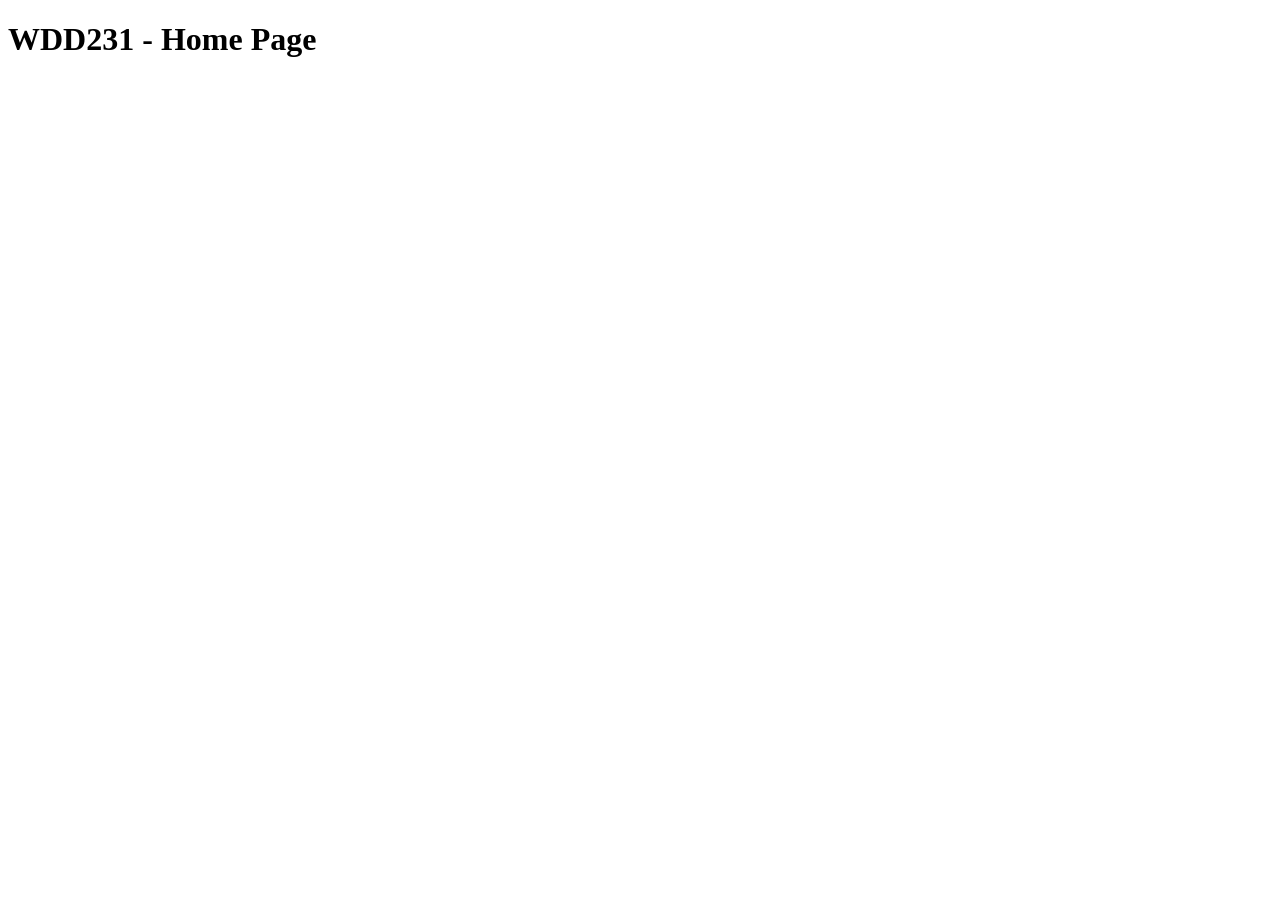
==== index.html @ 534a5f45 "updated an index" ====
<!DOCTYPE html>
<html lang="en">
<head>
    <meta charset="UTF-8">
    <meta name="viewport" content="width=device-width, initial-scale=1.0">
    <title>WDD 231</title>
</head>
<body>
    <h1>WDD231 - Home Page</h1>
</body>
</html>
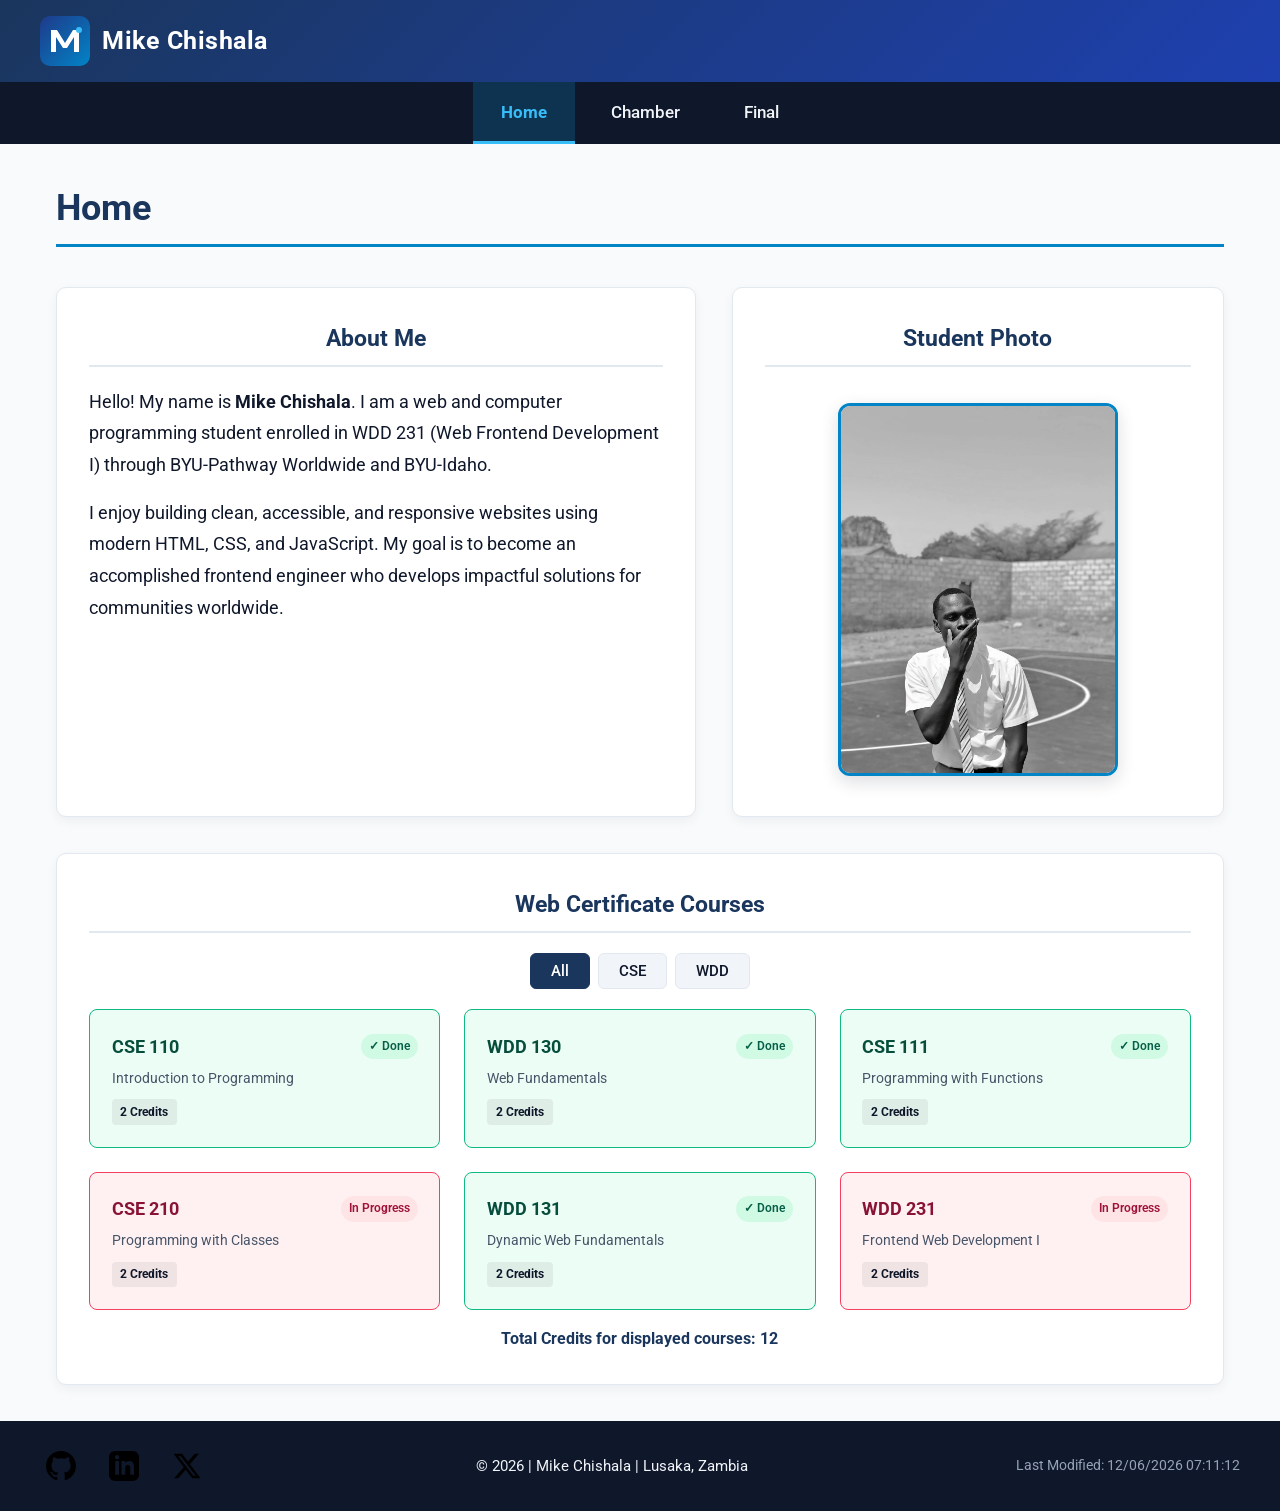
==== commit f2b2440a: "This assignment demonstrates my prerequisite knowledge by applying HTML, CSS, and JavaScript to the " ====
--- a/index.html
+++ b/index.html
@@ -1,11 +1,117 @@
 <!DOCTYPE html>
 <html lang="en">
+
 <head>
     <meta charset="UTF-8">
     <meta name="viewport" content="width=device-width, initial-scale=1.0">
-    <title>WDD 231</title>
+    <title>WDD 231 - Web Frontend Development I | Mike Chishala</title>
+    <meta name="description"
+        content="WDD 231 - Web Frontend Development I course home page for Mike Chishala, featuring web development projects, certificate coursework, and responsive design.">
+    <meta name="author" content="Mike Chishala">
+
+    <link rel="icon" href="images/logo.svg" type="image/svg+xml">
+
+    <link rel="preconnect" href="https://fonts.googleapis.com">
+    <link rel="preconnect" href="https://fonts.gstatic.com" crossorigin>
+    <link href="https://fonts.googleapis.com/css2?family=Roboto:wght@300;400;500;700&display=swap" rel="stylesheet">
+
+    <link rel="stylesheet" href="styles/home-small.css">
+    <link rel="stylesheet" href="styles/home-larger.css">
+
+    <script src="scripts/navigation.js" defer></script>
+    <script src="scripts/date.js" defer></script>
+    <script src="scripts/course.js" defer></script>
 </head>
+
 <body>
-    <h1>WDD231 - Home Page</h1>
+    <header>
+
+        <div class="brand">
+            <img src="images/logo.svg" alt="Mike Chishala Site Logo" width="44" height="44" class="site-logo">
+            <span class="site-name">Mike Chishala</span>
+        </div>
+
+        <button id="menu" class="menu-button" aria-label="Toggle navigation menu" aria-expanded="false">&#9776;</button>
+    </header>
+
+    <nav id="nav-bar" class="navigation">
+        <a href="index.html" class="active">Home</a>
+        <a href="chamber/index.html">Chamber</a>
+        <a href="final/index.html">Final</a>
+    </nav>
+
+    <main>
+        <h1>Home</h1>
+
+        <section class="card about-me">
+
+            <h2>About Me</h2>
+
+            <div class="bio-container">
+                <p>Hello! My name is <strong>Mike Chishala</strong>. I am a web and computer programming student
+                    enrolled in WDD 231 (Web Frontend Development I) through BYU-Pathway Worldwide and BYU-Idaho.</p>
+                <p>I enjoy building clean, accessible, and responsive websites using modern HTML, CSS, and JavaScript.
+                    My goal is to become an accomplished frontend engineer who develops impactful solutions for
+                    communities worldwide.</p>
+            </div>
+
+        </section>
+
+        <section class="card student-photo-card">
+
+            <h2>Student Photo</h2>
+
+            <div class="photo-container">
+                <img src="images/FB_IMG_4000168977419945739.jpg" alt="Mike Chishala - Student Portrait"
+                    class="student-photo" width="280" height="373" loading="lazy">
+            </div>
+
+        </section>
+
+        <section class="card certificate">
+
+            <h2>Web Certificate Courses</h2>
+
+            <div class="course-filters">
+                <button id="all-courses" class="filter-btn active">All</button>
+                <button id="cse-courses" class="filter-btn">CSE</button>
+                <button id="wdd-courses" class="filter-btn">WDD</button>
+            </div>
+
+            <div id="courses-container" class="courses-container">
+                <!-- Course cards dynamically populated by scripts/course.js -->
+            </div>
+
+            <p id="total-credits" class="total-credits">Total Credits for displayed courses: <span
+                    id="credit-count">0</span></p>
+
+        </section>
+    </main>
+
+    <footer>
+        <div class="social-links">
+
+            <a href="https://github.com/Bankai-code-op" target="_blank" rel="noopener noreferrer"
+                aria-label="GitHub Profile">
+                <img src="images/github.svg" alt="GitHub icon" width="30" height="30">
+            </a>
+
+            <a href="https://linkedin.com" target="_blank" rel="noopener noreferrer" aria-label="LinkedIn Profile">
+                <img src="images/linkedin.svg" alt="LinkedIn icon" width="30" height="30">
+            </a>
+
+            <a href="https://x.com" target="_blank" rel="noopener noreferrer" aria-label="X Profile">
+                <img src="images/x-twitter.svg" alt="X icon" width="30" height="30">
+            </a>
+            
+        </div>
+
+        <p class="copyright-info">
+            &copy; <span id="currentyear"></span> | Mike Chishala | Lusaka, Zambia
+        </p>
+
+        <p id="lastModified"></p>
+    </footer>
 </body>
+
 </html>
--- a/styles/home-small.css
+++ b/styles/home-small.css
@@ -0,0 +1,410 @@
+:root {
+    --primary-color: #1a365d;
+    /* Deep Navy */
+    --primary-dark: #0f172a;
+    /* Midnight Slate */
+    --secondary-color: #0284c7;
+    /* Ocean Blue */
+    --accent-color: #0ea5e9;
+    /* Sky Blue */
+    --accent-glow: rgba(14, 165, 233, 0.15);
+    --bg-page: #f8fafc;
+    /* Crisp Slate 50 */
+    --bg-card: #ffffff;
+    /* Pure White */
+    --border-color: #e2e8f0;
+    /* Subtle Border */
+    --text-main: #0f172a;
+    /* Slate 900 for high contrast */
+    --text-muted: #475569;
+    /* Slate 600 */
+    --completed-bg: #ecfdf5;
+    /* Soft Emerald */
+    --completed-border: #10b981;
+    /* Vibrant Emerald */
+    --completed-text: #064e3b;
+    /* Deep Forest Green (high contrast) */
+    --incomplete-bg: #fff1f2;
+    /* Soft Rose */
+    --incomplete-border: #f43f5e;
+    /* Vibrant Rose */
+    --incomplete-text: #881337;
+    /* Deep Burgundy (high contrast) */
+    --font-family: 'Roboto', sans-serif;
+    --transition-speed: 0.2s ease;
+}
+
+/* Base Reset & Overflow Safeguard */
+*,
+*::before,
+*::after {
+    margin: 0;
+    padding: 0;
+    box-sizing: border-box;
+}
+
+html {
+    scroll-behavior: smooth;
+    overflow-x: hidden;
+    width: 100%;
+}
+
+body {
+    font-family: var(--font-family);
+    background-color: var(--bg-page);
+    color: var(--text-main);
+    line-height: 1.6;
+    display: flex;
+    flex-direction: column;
+    min-height: 100vh;
+    width: 100%;
+    overflow-x: hidden;
+    -webkit-font-smoothing: antialiased;
+}
+
+/* Header Section */
+header {
+    background: linear-gradient(135deg, var(--primary-color) 0%, #1e40af 100%);
+    color: #ffffff;
+    display: flex;
+    align-items: center;
+    justify-content: space-between;
+    padding: 0.85rem 1rem;
+    box-shadow: 0 2px 10px rgba(0, 0, 0, 0.15);
+    width: 100%;
+}
+
+.brand {
+    display: flex;
+    align-items: center;
+    gap: 0.75rem;
+}
+
+.site-logo {
+    display: block;
+    width: 42px;
+    height: 42px;
+    border-radius: 8px;
+    flex-shrink: 0;
+}
+
+.site-name {
+    font-size: 1.25rem;
+    font-weight: 700;
+    letter-spacing: 0.5px;
+    color: #ffffff;
+    word-break: break-word;
+}
+
+/* Hamburger button on small screens */
+.menu-button {
+    background: transparent;
+    border: 1px solid rgba(255, 255, 255, 0.3);
+    color: #ffffff;
+    font-size: 1.5rem;
+    cursor: pointer;
+    line-height: 1;
+    width: 44px;
+    height: 44px;
+    border-radius: 6px;
+    display: flex;
+    align-items: center;
+    justify-content: center;
+    transition: background-color var(--transition-speed), border-color var(--transition-speed);
+}
+
+.menu-button:hover,
+.menu-button:focus-visible {
+    background-color: rgba(255, 255, 255, 0.2);
+    border-color: #ffffff;
+    outline: none;
+}
+
+/* Responsive Navigation (Small Screen - Mobile-First) */
+nav.navigation {
+    display: none;
+    background-color: var(--primary-dark);
+    flex-direction: column;
+    width: 100%;
+}
+
+/* Opened via navigation.js */
+nav.navigation.open {
+    display: flex;
+}
+
+nav.navigation a {
+    display: block;
+    color: #f1f5f9;
+    text-decoration: none;
+    padding: 0.85rem 1.25rem;
+    font-size: 1rem;
+    font-weight: 500;
+    border-bottom: 1px solid rgba(255, 255, 255, 0.08);
+    border-left: 4px solid transparent;
+    /* Prevent hover twitching by keeping padding and dimensions strictly constant */
+    transition: background-color var(--transition-speed), color var(--transition-speed), border-color var(--transition-speed);
+}
+
+/* Hover without shifting/twitching */
+nav.navigation a:hover,
+nav.navigation a:focus-visible {
+    background-color: rgba(14, 165, 233, 0.25);
+    color: #38bdf8;
+    border-left-color: #38bdf8;
+    outline: none;
+}
+
+/* Wayfinding: Active page indicator */
+nav.navigation a.active {
+    background-color: rgba(14, 165, 233, 0.35);
+    color: #38bdf8;
+    font-weight: 700;
+    border-left-color: #38bdf8;
+}
+
+/* Main Content Layout */
+main {
+    flex: 1;
+    width: 100%;
+    margin: 0 auto;
+    padding: 1.25rem 1.25rem;
+    display: flex;
+    flex-direction: column;
+    gap: 1.5rem;
+}
+
+/* Page Primary Heading */
+h1 {
+    font-size: 1.85rem;
+    font-weight: 700;
+    color: var(--primary-color);
+    border-bottom: 3px solid var(--secondary-color);
+    padding-bottom: 0.4rem;
+    margin-bottom: 0.25rem;
+}
+
+/* Cards (Repetition & Alignment) */
+.card {
+    background-color: var(--bg-card);
+    border-radius: 10px;
+    padding: 1.25rem;
+    border: 1px solid var(--border-color);
+    box-shadow: 0 4px 12px rgba(15, 23, 42, 0.05);
+    width: 100%;
+}
+
+.card h2 {
+    color: var(--primary-color);
+    font-size: 1.3rem;
+    font-weight: 700;
+    text-align: center;
+    margin-top: 0;
+    margin-bottom: 1rem;
+    border-bottom: 2px solid var(--border-color);
+    padding-bottom: 0.4rem;
+}
+
+/* Section 1: About Me (Bio) */
+.about-me .bio-container {
+    display: flex;
+    flex-direction: column;
+    gap: 0.85rem;
+}
+
+.about-me p {
+    font-size: 1rem;
+    color: var(--text-main);
+    line-height: 1.7;
+}
+
+/* Section 2: Student Photo */
+.student-photo-card .photo-container {
+    display: flex;
+    justify-content: center;
+    align-items: center;
+    padding: 0.5rem 0;
+}
+
+.student-photo {
+    width: 100%;
+    max-width: 280px;
+    height: auto;
+    aspect-ratio: 3 / 4;
+    object-fit: cover;
+    border-radius: 10px;
+    border: 3px solid var(--secondary-color);
+    box-shadow: 0 4px 14px rgba(15, 23, 42, 0.12);
+    display: block;
+    margin: 0 auto;
+    transition: transform var(--transition-speed);
+}
+
+.student-photo:hover {
+    transform: scale(1.02);
+}
+
+/* Section 3: Certificate & Interactive Courses */
+.course-filters {
+    display: flex;
+    gap: 0.5rem;
+    margin-bottom: 1.25rem;
+    flex-wrap: wrap;
+}
+
+.filter-btn {
+    padding: 0.5rem 1.25rem;
+    background-color: #f1f5f9;
+    border: 1px solid var(--border-color);
+    border-radius: 6px;
+    color: var(--text-main);
+    font-family: var(--font-family);
+    font-size: 0.95rem;
+    font-weight: 500;
+    cursor: pointer;
+    transition: background-color var(--transition-speed), color var(--transition-speed), border-color var(--transition-speed);
+}
+
+.filter-btn:hover {
+    background-color: #e2e8f0;
+}
+
+.filter-btn.active {
+    background-color: var(--primary-color);
+    color: #ffffff;
+    border-color: var(--primary-color);
+}
+
+.courses-container {
+    display: grid;
+    grid-template-columns: 1fr;
+    gap: 0.85rem;
+    margin-bottom: 1rem;
+}
+
+.course-card {
+    padding: 1rem;
+    border-radius: 8px;
+    border: 1px solid var(--border-color);
+    display: flex;
+    flex-direction: column;
+    gap: 0.35rem;
+    transition: transform var(--transition-speed), box-shadow var(--transition-speed);
+}
+
+.course-card:hover {
+    transform: translateY(-2px);
+    box-shadow: 0 4px 8px rgba(0, 0, 0, 0.06);
+}
+
+.course-card.completed {
+    background-color: var(--completed-bg);
+    border-color: var(--completed-border);
+}
+
+.course-card.completed h3 {
+    color: var(--completed-text);
+}
+
+.course-card.incomplete {
+    background-color: var(--incomplete-bg);
+    border-color: var(--incomplete-border);
+}
+
+.course-card.incomplete h3 {
+    color: var(--incomplete-text);
+}
+
+.course-card h3 {
+    font-size: 1.15rem;
+    display: flex;
+    align-items: center;
+    justify-content: space-between;
+}
+
+.status-badge {
+    font-size: 0.75rem;
+    font-weight: 600;
+    padding: 0.2rem 0.5rem;
+    border-radius: 9999px;
+}
+
+.course-card.completed .status-badge {
+    background-color: #d1fae5;
+    color: #065f46;
+}
+
+.course-card.incomplete .status-badge {
+    background-color: #ffe4e6;
+    color: #9f1239;
+}
+
+.course-name {
+    font-size: 0.9rem;
+    color: var(--text-muted);
+}
+
+.course-credits {
+    align-self: flex-start;
+    font-size: 0.75rem;
+    font-weight: 700;
+    padding: 0.2rem 0.55rem;
+    background-color: rgba(0, 0, 0, 0.06);
+    border-radius: 4px;
+    margin-top: 0.25rem;
+}
+
+.total-credits {
+    font-weight: 700;
+    color: var(--primary-color);
+    margin-top: 0.5rem;
+    font-size: 1rem;
+}
+
+/* Footer Section */
+footer {
+    background-color: var(--primary-dark);
+    color: #e2e8f0;
+    text-align: center;
+    padding: 1.75rem 1rem;
+    margin-top: auto;
+    display: flex;
+    flex-direction: column;
+    align-items: center;
+    gap: 0.85rem;
+    width: 100%;
+}
+
+.social-links {
+    display: flex;
+    gap: 1.25rem;
+    align-items: center;
+    justify-content: center;
+}
+
+.social-links a {
+    color: #cbd5e1;
+    display: inline-flex;
+    align-items: center;
+    justify-content: center;
+    padding: 0.4rem;
+    border-radius: 50%;
+    transition: transform var(--transition-speed), color var(--transition-speed);
+}
+
+.social-links a:hover,
+.social-links a:focus-visible {
+    color: #38bdf8;
+    transform: translateY(-2px);
+    outline: none;
+}
+
+.copyright-info {
+    font-size: 0.95rem;
+    color: #f1f5f9;
+}
+
+#lastModified {
+    font-size: 0.85rem;
+    color: #94a3b8;
+}
--- a/styles/home-larger.css
+++ b/styles/home-larger.css
@@ -0,0 +1,203 @@
+/* ===================================================
+   WDD 231 - Home Page Large Screen Styles (home-larger.css)
+   CSS Flex Navigation & Multi-Column CSS Grid
+   =================================================== */
+
+@media screen and (min-width: 768px) {
+
+    /* Header layout */
+    header {
+        padding: 1rem 2.5rem;
+    }
+
+    .site-logo {
+        width: 50px;
+        height: 50px;
+    }
+
+    .site-name {
+        font-size: 1.55rem;
+    }
+
+    /* Hide hamburger menu button on desktop */
+    .menu-button {
+        display: none;
+    }
+
+    /* Horizontal navigation using CSS Flex */
+    nav.navigation {
+        display: flex !important;
+        flex-direction: row;
+        justify-content: center;
+        align-items: center;
+        background-color: var(--primary-dark);
+        gap: 0.5rem;
+        padding: 0 2rem;
+    }
+
+    nav.navigation a {
+        display: inline-flex;
+        align-items: center;
+        justify-content: center;
+        padding: 0.9rem 1.75rem;
+        border-bottom: none;
+        border-left: none;
+        border-top: 3px solid transparent;
+        border-bottom: 3px solid transparent;
+        font-size: 1.05rem;
+        font-weight: 500;
+        /* Constant sizing ensures zero twitching/jitter on hover */
+        transition: background-color var(--transition-speed), color var(--transition-speed), border-color var(--transition-speed);
+    }
+
+    /* Hover with no twitching */
+    nav.navigation a:hover,
+    nav.navigation a:focus-visible {
+        background-color: rgba(255, 255, 255, 0.06);
+        color: #38bdf8;
+        border-bottom-color: #38bdf8;
+        outline: none;
+    }
+
+    /* Wayfinding for active page */
+    nav.navigation a.active {
+        border-top-color: transparent;
+        border-bottom-color: #38bdf8;
+        background-color: rgba(14, 165, 233, 0.2);
+        color: #38bdf8;
+        font-weight: 700;
+    }
+
+    /* Multi-column Full-Width Grid Layout */
+    main {
+        display: grid;
+        grid-template-columns: 1.3fr 1fr;
+        grid-template-rows: auto auto auto;
+        gap: 2.25rem;
+        padding: 2.25rem 3.5rem;
+        width: 100%;
+        max-width: 100%;
+        margin: 0;
+    }
+
+    main h1 {
+        grid-column: 1 / -1;
+        font-size: 2.25rem;
+        margin-bottom: 0.25rem;
+    }
+
+    /* Card Headings: Anchored at top, centered with border-bottom */
+    .card h2 {
+        text-align: center;
+        font-size: 1.45rem;
+        margin-top: 0;
+        margin-bottom: 1.25rem;
+        padding-bottom: 0.5rem;
+    }
+
+    .card.about-me {
+        grid-column: 1 / 2;
+        padding: 2rem;
+        display: flex;
+        flex-direction: column;
+        justify-content: flex-start;
+    }
+
+    .about-me h2 {
+        text-align: center;
+    }
+
+    .about-me .bio-container {
+        display: flex;
+        flex-direction: column;
+        gap: 1rem;
+    }
+
+    .about-me p {
+        font-size: 1.1rem;
+        line-height: 1.8;
+        margin: 0;
+    }
+
+    .card.student-photo-card {
+        grid-column: 2 / 3;
+        padding: 2rem;
+        display: flex;
+        flex-direction: column;
+        align-items: center;
+    }
+
+    .student-photo-card h2 {
+        text-align: center;
+        width: 100%;
+    }
+
+    .student-photo-card .photo-container {
+        display: flex;
+        justify-content: center;
+        align-items: center;
+        width: 100%;
+        margin-top: 0.5rem;
+    }
+
+    .student-photo {
+        max-width: 280px;
+        width: 100%;
+        height: auto;
+        aspect-ratio: 3 / 4;
+        object-fit: cover;
+        border-radius: 12px;
+        border: 3px solid var(--secondary-color);
+        box-shadow: 0 6px 18px rgba(15, 23, 42, 0.14);
+        margin: 0 auto;
+        display: block;
+    }
+
+    .card.certificate {
+        grid-column: 1 / -1;
+        width: 100%;
+        padding: 2rem;
+    }
+
+    .card.certificate h2 {
+        text-align: center;
+    }
+
+    .course-filters {
+        justify-content: center;
+    }
+
+    .total-credits {
+        text-align: center;
+    }
+
+    /* Interactive Courses Grid in 3 columns */
+    .courses-container {
+        grid-template-columns: repeat(3, 1fr);
+        gap: 1.5rem;
+    }
+
+    .course-card {
+        padding: 1.35rem;
+    }
+
+    /* Footer layout using CSS Flex */
+    footer {
+        flex-direction: row;
+        justify-content: space-between;
+        align-items: center;
+        padding: 1.5rem 2.5rem;
+    }
+
+    .social-links {
+        order: 1;
+    }
+
+    .copyright-info {
+        order: 2;
+    }
+
+    #lastModified {
+        order: 3;
+    }
+}
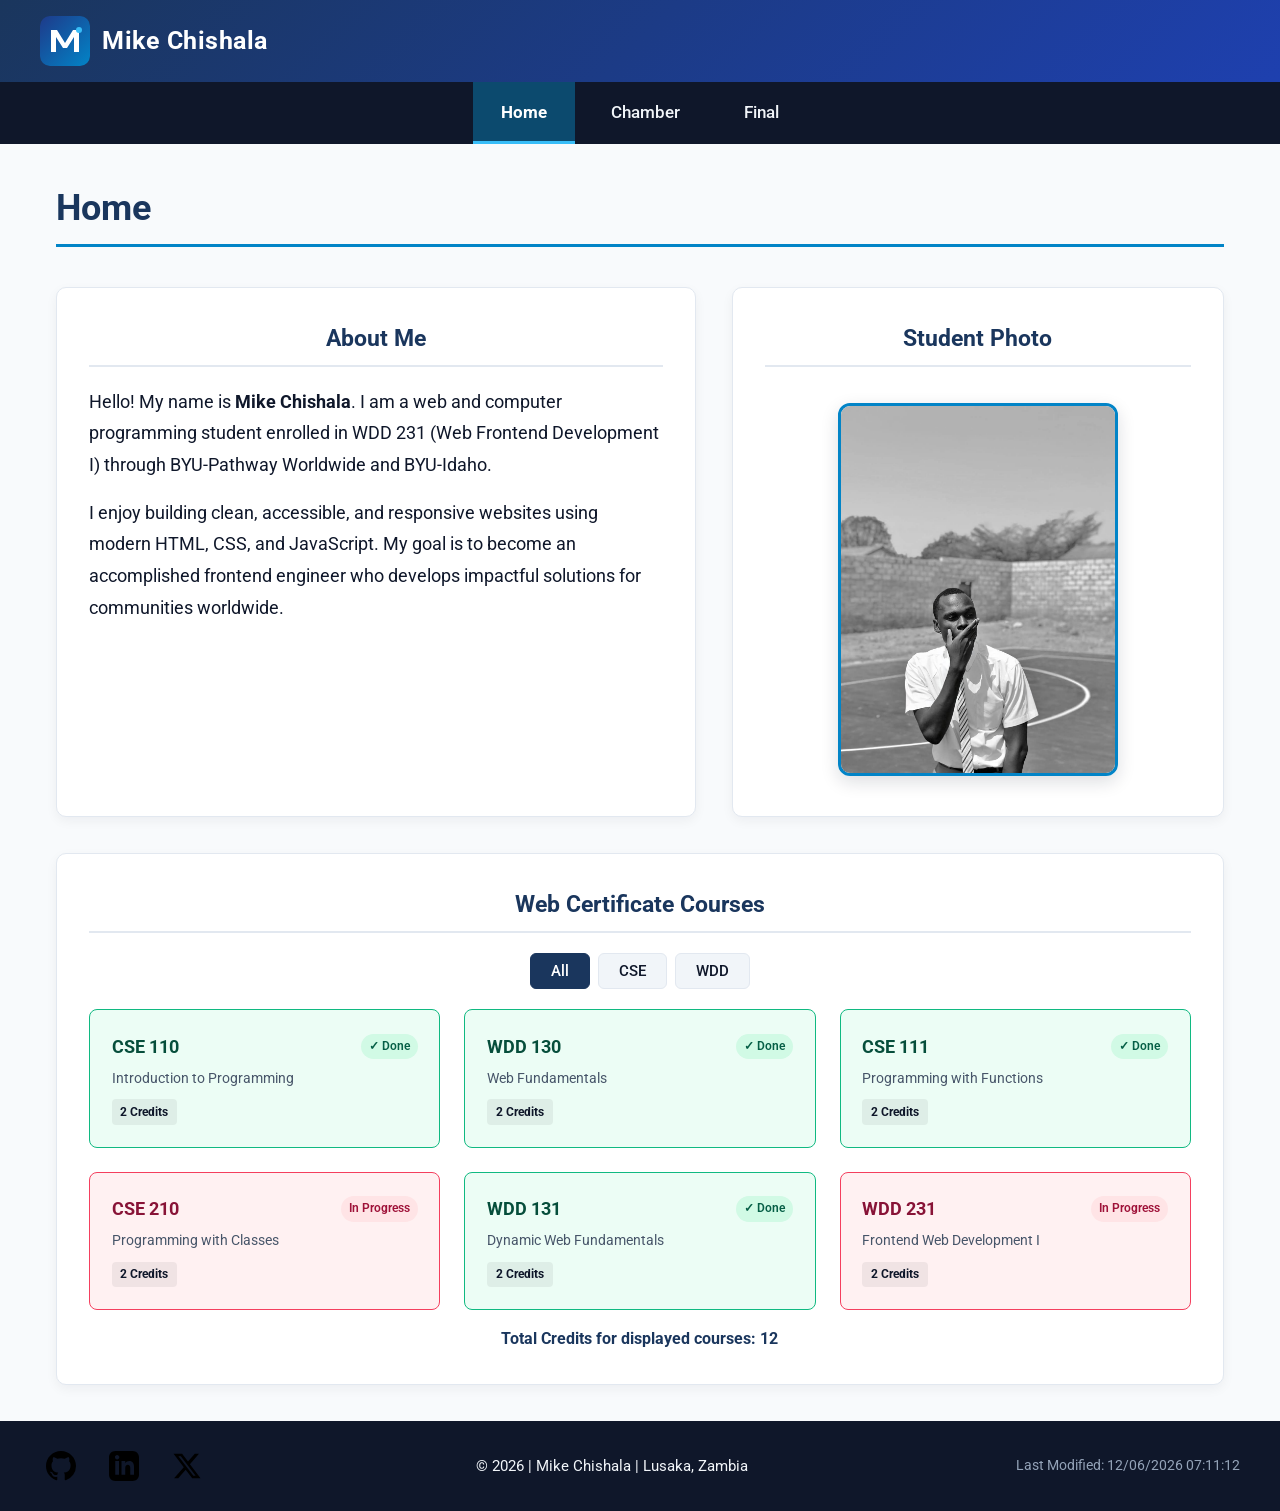
==== commit 669329fe: "." ====
--- a/index.html
+++ b/index.html
@@ -62,8 +62,8 @@
             <h2>Student Photo</h2>
 
             <div class="photo-container">
-                <img src="images/FB_IMG_4000168977419945739.jpg" alt="Mike Chishala - Student Portrait"
-                    class="student-photo" width="280" height="373" loading="lazy">
+                <img src="images/good-picture.jpg" alt="Mike Chishala - Student Portrait" class="student-photo"
+                    width="280" height="373" loading="lazy">
             </div>
 
         </section>
@@ -101,9 +101,9 @@
             </a>
 
             <a href="https://x.com" target="_blank" rel="noopener noreferrer" aria-label="X Profile">
-                <img src="images/x-twitter.svg" alt="X icon" width="30" height="30">
+                <img src="images/x-twitter.svg" alt="Twitter icon" width="30" height="30">
             </a>
-            
+
         </div>
 
         <p class="copyright-info">
--- a/styles/home-small.css
+++ b/styles/home-small.css
@@ -64,7 +64,8 @@
 
 /* Header Section */
 header {
-    background: linear-gradient(135deg, var(--primary-color) 0%, #1e40af 100%);
+    background-color: var(--primary-color);
+    background-image: linear-gradient(135deg, var(--primary-color) 0%, #1e40af 100%);
     color: #ffffff;
     display: flex;
     align-items: center;
@@ -149,16 +150,16 @@
 /* Hover without shifting/twitching */
 nav.navigation a:hover,
 nav.navigation a:focus-visible {
-    background-color: rgba(14, 165, 233, 0.25);
-    color: #38bdf8;
+    background-color: #075985;
+    color: #ffffff;
     border-left-color: #38bdf8;
     outline: none;
 }
 
-/* Wayfinding: Active page indicator */
+/* Wayfinding: Active page indicator (High contrast: 9.46:1) */
 nav.navigation a.active {
-    background-color: rgba(14, 165, 233, 0.35);
-    color: #38bdf8;
+    background-color: #0c4a6e;
+    color: #ffffff;
     font-weight: 700;
     border-left-color: #38bdf8;
 }
--- a/styles/home-larger.css
+++ b/styles/home-larger.css
@@ -1,8 +1,3 @@
-/* ===================================================
-   WDD 231 - Home Page Large Screen Styles (home-larger.css)
-   CSS Flex Navigation & Multi-Column CSS Grid
-   =================================================== */
-
 @media screen and (min-width: 768px) {
 
     /* Header layout */
@@ -50,21 +45,21 @@
         transition: background-color var(--transition-speed), color var(--transition-speed), border-color var(--transition-speed);
     }
 
-    /* Hover with no twitching */
+    /* Hover: white on #075985 = 7.56:1 — WCAG AA ✓ */
     nav.navigation a:hover,
     nav.navigation a:focus-visible {
-        background-color: rgba(255, 255, 255, 0.06);
-        color: #38bdf8;
+        background-color: #075985;
+        color: #ffffff;
         border-bottom-color: #38bdf8;
         outline: none;
     }
 
-    /* Wayfinding for active page */
+    /* Wayfinding — active: white on #0c4a6e = 9.46:1 — WCAG AAA ✓ */
     nav.navigation a.active {
         border-top-color: transparent;
         border-bottom-color: #38bdf8;
-        background-color: rgba(14, 165, 233, 0.2);
-        color: #38bdf8;
+        background-color: #0c4a6e;
+        color: #ffffff;
         font-weight: 700;
     }
 
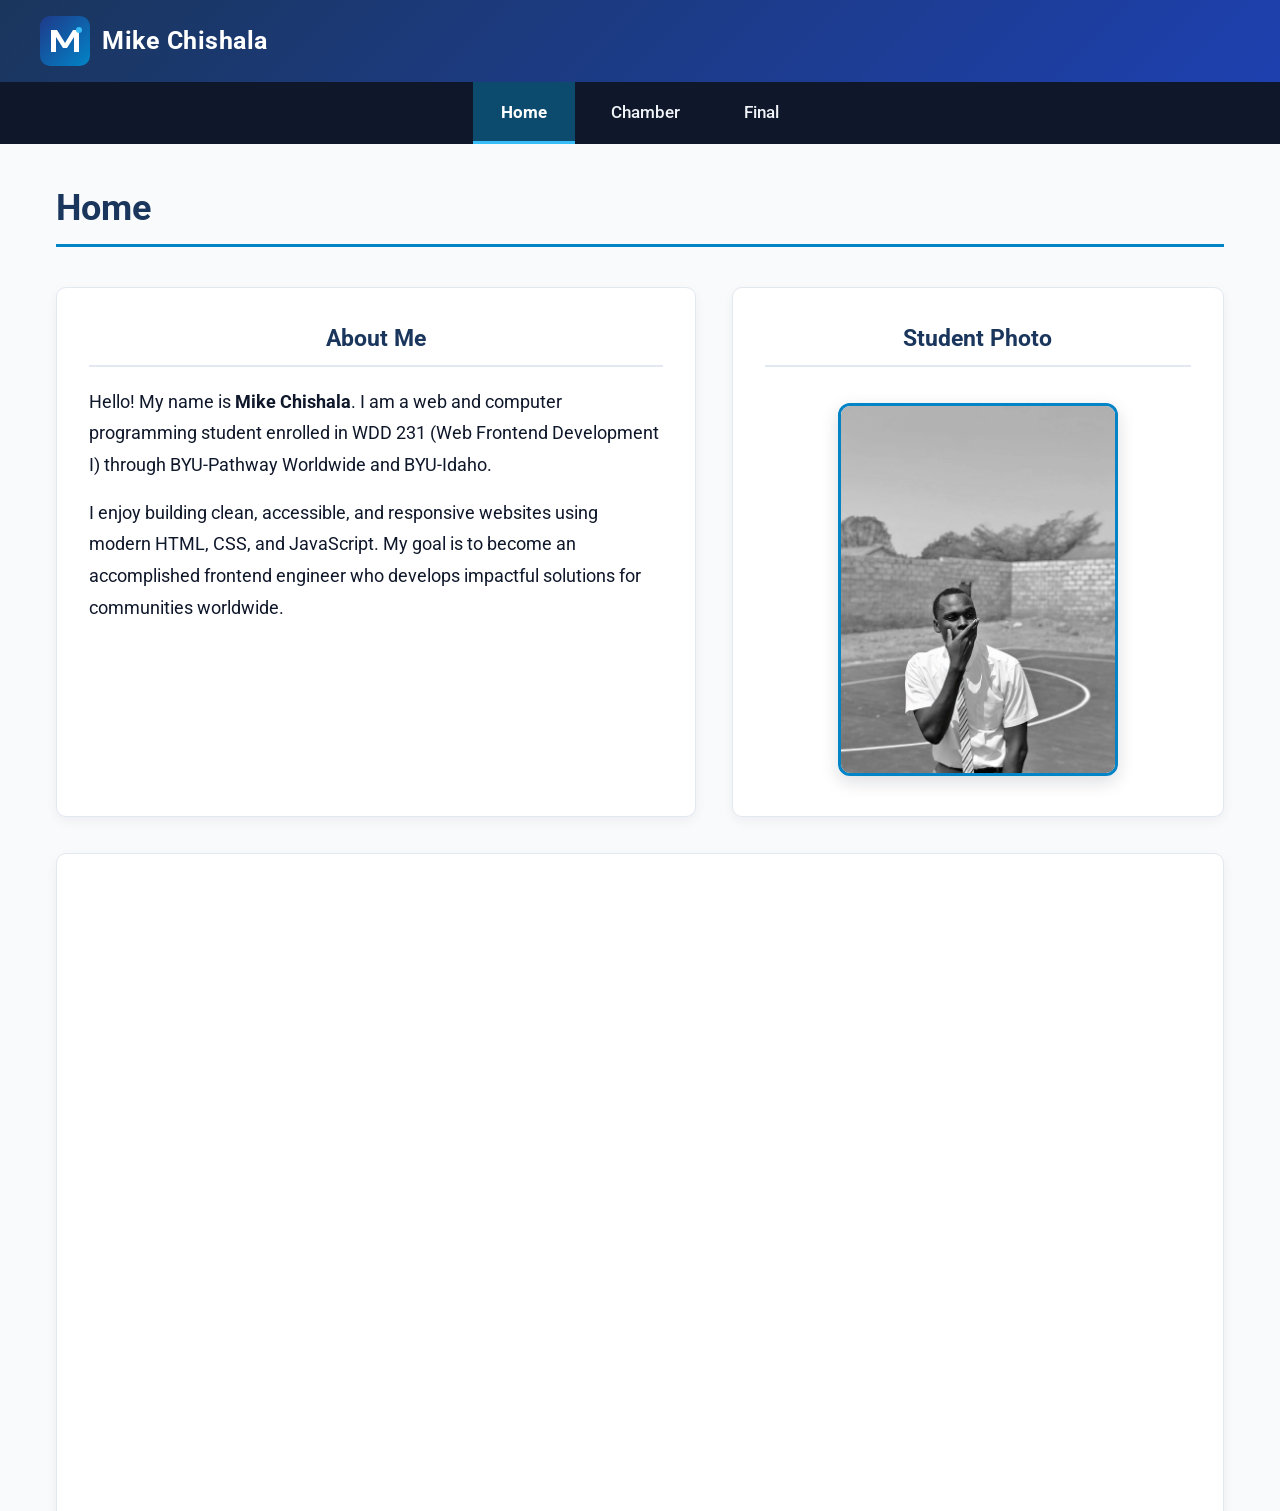
==== commit b43b0301: "." ====
--- a/index.html
+++ b/index.html
@@ -13,10 +13,14 @@
 
     <link rel="preconnect" href="https://fonts.googleapis.com">
     <link rel="preconnect" href="https://fonts.gstatic.com" crossorigin>
-    <link href="https://fonts.googleapis.com/css2?family=Roboto:wght@300;400;500;700&display=swap" rel="stylesheet">
+    <link href="https://fonts.googleapis.com/css2?family=Roboto:ital,wght@0,300;0,400;0,500;0,700&display=swap" rel="stylesheet">
+
+    <!-- Preload the above-the-fold student photo (LCP element) -->
+    <link rel="preload" as="image" href="images/good-picture.jpg" fetchpriority="high">
 
     <link rel="stylesheet" href="styles/home-small.css">
-    <link rel="stylesheet" href="styles/home-larger.css">
+    <!-- media attribute makes this non-blocking on small screens -->
+    <link rel="stylesheet" href="styles/home-larger.css" media="screen and (min-width: 768px)">
 
     <script src="scripts/navigation.js" defer></script>
     <script src="scripts/date.js" defer></script>
@@ -62,8 +66,9 @@
             <h2>Student Photo</h2>
 
             <div class="photo-container">
+                <!-- fetchpriority=high: this is the LCP element; skip lazy for it -->
                 <img src="images/good-picture.jpg" alt="Mike Chishala - Student Portrait" class="student-photo"
-                    width="280" height="373" loading="lazy">
+                    width="560" height="747" fetchpriority="high" decoding="async">
             </div>
 
         </section>
@@ -93,15 +98,15 @@
 
             <a href="https://github.com/Bankai-code-op" target="_blank" rel="noopener noreferrer"
                 aria-label="GitHub Profile">
-                <img src="images/github.svg" alt="GitHub icon" width="30" height="30">
+                <img src="images/github.svg" alt="GitHub icon" width="30" height="30" loading="lazy">
             </a>
 
             <a href="https://linkedin.com" target="_blank" rel="noopener noreferrer" aria-label="LinkedIn Profile">
-                <img src="images/linkedin.svg" alt="LinkedIn icon" width="30" height="30">
+                <img src="images/linkedin.svg" alt="LinkedIn icon" width="30" height="30" loading="lazy">
             </a>
 
             <a href="https://x.com" target="_blank" rel="noopener noreferrer" aria-label="X Profile">
-                <img src="images/x-twitter.svg" alt="Twitter icon" width="30" height="30">
+                <img src="images/x-twitter.svg" alt="Twitter icon" width="30" height="30" loading="lazy">
             </a>
 
         </div>
--- a/styles/home-small.css
+++ b/styles/home-small.css
@@ -239,6 +239,9 @@
     display: block;
     margin: 0 auto;
     transition: transform var(--transition-speed);
+    will-change: transform;
+    /* Prevent layout shift: intrinsic size matches 280 x 373 display slot */
+    contain-intrinsic-size: 280px 373px;
 }
 
 .student-photo:hover {
@@ -291,6 +294,7 @@
     flex-direction: column;
     gap: 0.35rem;
     transition: transform var(--transition-speed), box-shadow var(--transition-speed);
+    will-change: transform;
 }
 
 .course-card:hover {
@@ -360,6 +364,12 @@
     color: var(--primary-color);
     margin-top: 0.5rem;
     font-size: 1rem;
+}
+
+/* Defer paint of below-fold section until near-visible */
+.certificate {
+    content-visibility: auto;
+    contain-intrinsic-size: 0 400px;
 }
 
 /* Footer Section */
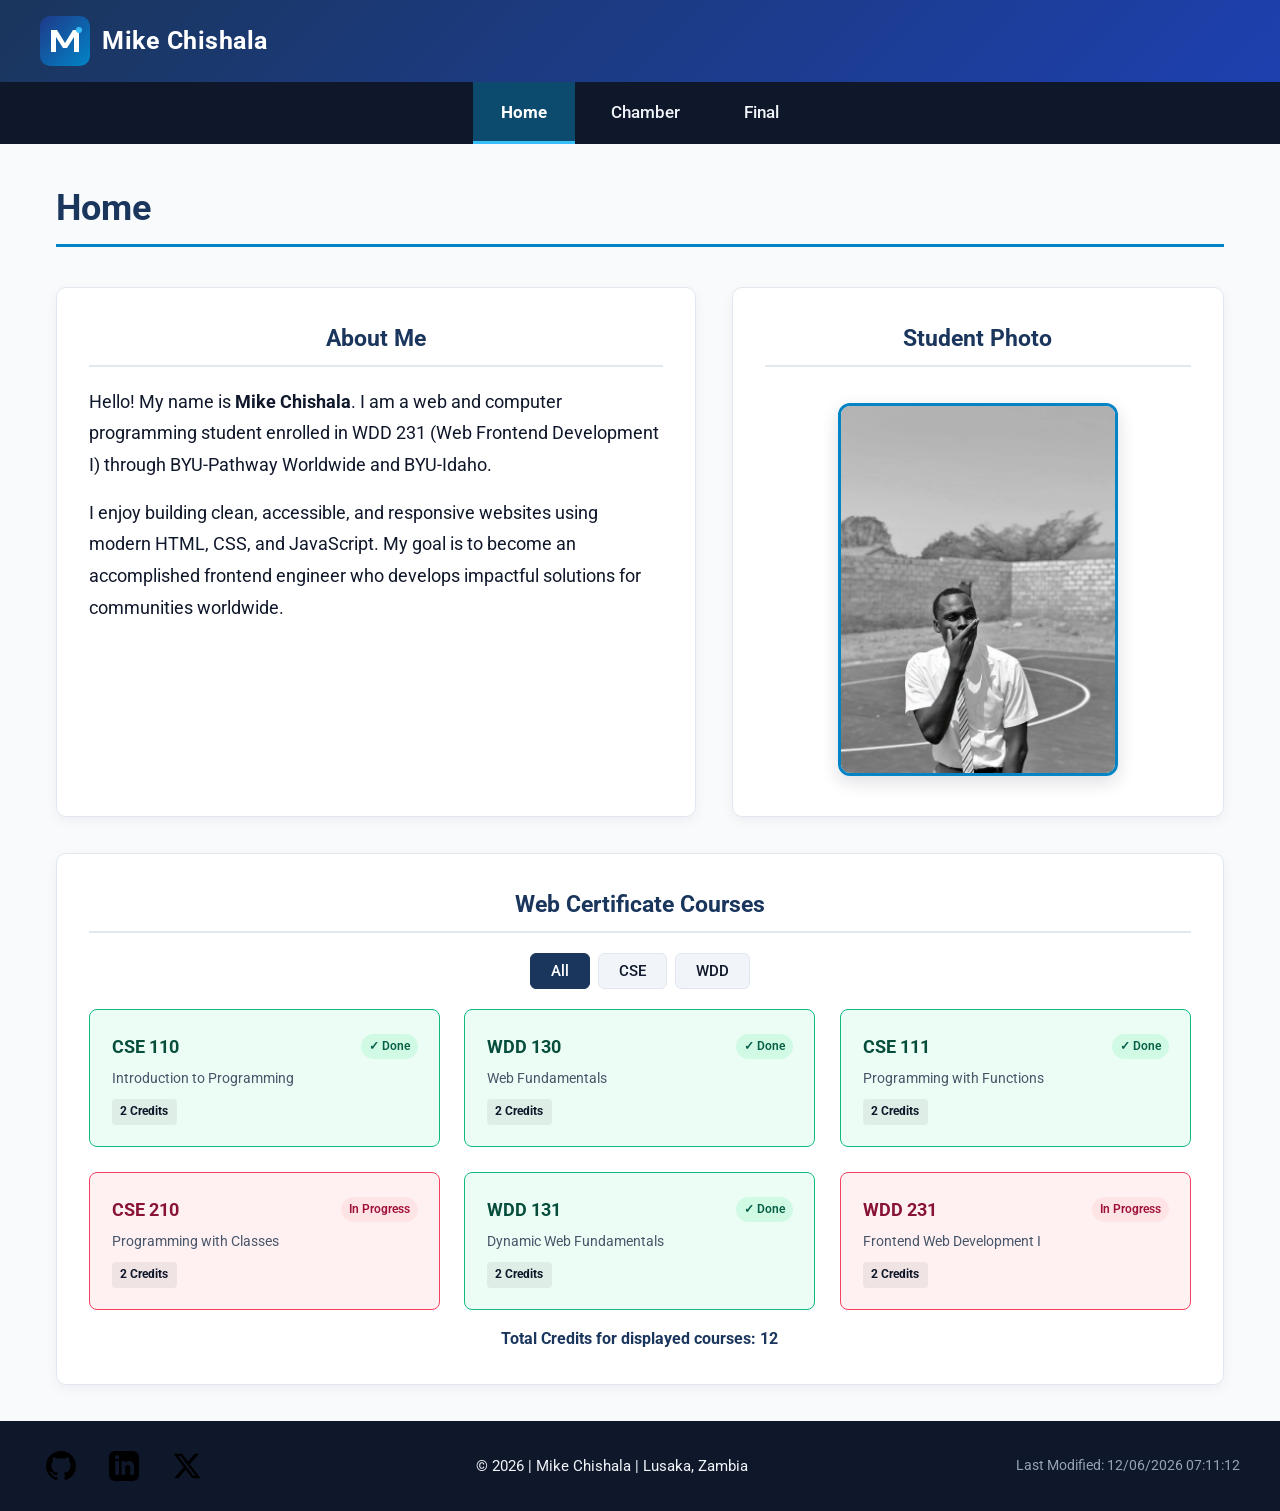
==== commit f364d561: "." ====
--- a/index.html
+++ b/index.html
@@ -8,6 +8,13 @@
     <meta name="description"
         content="WDD 231 - Web Frontend Development I course home page for Mike Chishala, featuring web development projects, certificate coursework, and responsive design.">
     <meta name="author" content="Mike Chishala">
+
+    <!-- Open Graph Meta Properties -->
+    <meta property="og:title" content="WDD 231 - Web Frontend Development I | Mike Chishala">
+    <meta property="og:description"
+        content="WDD 231 - Web Frontend Development I course home page for Mike Chishala, featuring web development projects, certificate coursework, and responsive design.">
+    <meta property="og:image" content="https://bankai-code-op.github.io/wdd231/images/good-picture.jpg">
+    <meta property="og:url" content="https://bankai-code-op.github.io/wdd231/index.html">
 
     <link rel="icon" href="images/logo.svg" type="image/svg+xml">
 
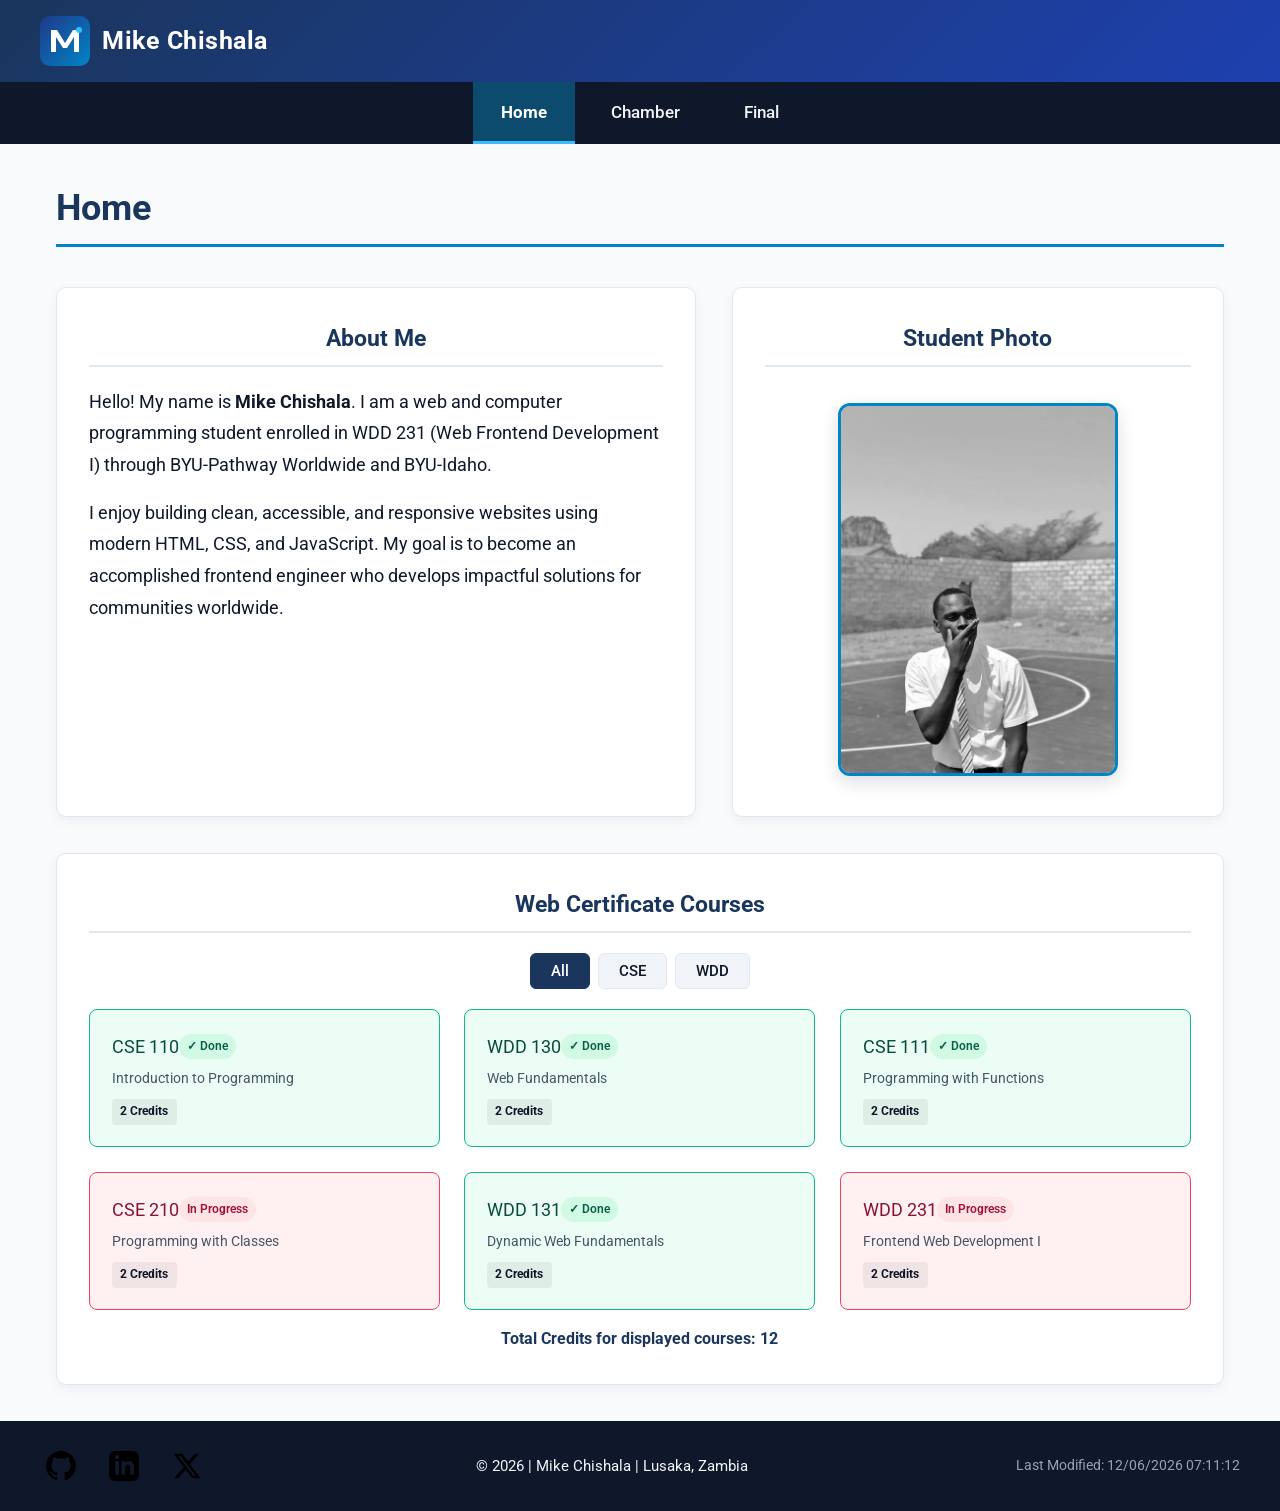
==== commit 42f8d198: "." ====
--- a/index.html
+++ b/index.html
@@ -22,7 +22,6 @@
     <link rel="preconnect" href="https://fonts.gstatic.com" crossorigin>
     <link href="https://fonts.googleapis.com/css2?family=Roboto:ital,wght@0,300;0,400;0,500;0,700&display=swap" rel="stylesheet">
 
-    <!-- Preload the above-the-fold student photo (LCP element) -->
     <link rel="preload" as="image" href="images/good-picture.jpg" fetchpriority="high">
 
     <link rel="stylesheet" href="styles/home-small.css">
@@ -98,6 +97,7 @@
                     id="credit-count">0</span></p>
 
         </section>
+        <dialog id="course-details"></dialog>
     </main>
 
     <footer>
--- a/styles/home-small.css
+++ b/styles/home-small.css
@@ -219,7 +219,7 @@
     line-height: 1.7;
 }
 
-/* Section 2: Student Photo */
+/* Section 2: My Student Photo */
 .student-photo-card .photo-container {
     display: flex;
     justify-content: center;
@@ -286,6 +286,45 @@
     margin-bottom: 1rem;
 }
 
+dialog {
+    position: fixed;
+    inset: 0;
+    margin: auto;
+    width: min(90%, 600px);
+    max-height: 85vh;
+    overflow-y: auto;
+    padding: 3.75rem 1.5rem 1.5rem;
+    border: 1px solid var(--border-color);
+    border-radius: 10px;
+    background-color: var(--bg-card);
+    color: var(--text-main);
+    box-shadow: 0 1rem 3rem rgba(15, 23, 42, 0.3);
+}
+
+dialog::backdrop {
+    background-color: rgba(15, 23, 42, 0.65);
+}
+
+dialog button {
+    position: absolute;
+    top: 1rem;
+    right: 1rem;
+    padding: 0.5rem 0.85rem;
+    border: 1px solid var(--border-color);
+    border-radius: 6px;
+    background-color: var(--primary-color);
+    color: #ffffff;
+    font: inherit;
+    font-weight: 500;
+    cursor: pointer;
+    transition: background-color var(--transition-speed);
+}
+
+dialog button:hover,
+dialog button:focus-visible {
+    background-color: var(--secondary-color);
+}
+
 .course-card {
     padding: 1rem;
     border-radius: 8px;
@@ -293,6 +332,11 @@
     display: flex;
     flex-direction: column;
     gap: 0.35rem;
+    width: 100%;
+    color: inherit;
+    font: inherit;
+    text-align: left;
+    cursor: pointer;
     transition: transform var(--transition-speed), box-shadow var(--transition-speed);
     will-change: transform;
 }
@@ -302,12 +346,17 @@
     box-shadow: 0 4px 8px rgba(0, 0, 0, 0.06);
 }
 
+.course-card:focus-visible {
+    outline: 3px solid var(--accent-color);
+    outline-offset: 3px;
+}
+
 .course-card.completed {
     background-color: var(--completed-bg);
     border-color: var(--completed-border);
 }
 
-.course-card.completed h3 {
+.course-card.completed .course-card-heading {
     color: var(--completed-text);
 }
 
@@ -316,11 +365,11 @@
     border-color: var(--incomplete-border);
 }
 
-.course-card.incomplete h3 {
+.course-card.incomplete .course-card-heading {
     color: var(--incomplete-text);
 }
 
-.course-card h3 {
+.course-card-heading {
     font-size: 1.15rem;
     display: flex;
     align-items: center;
